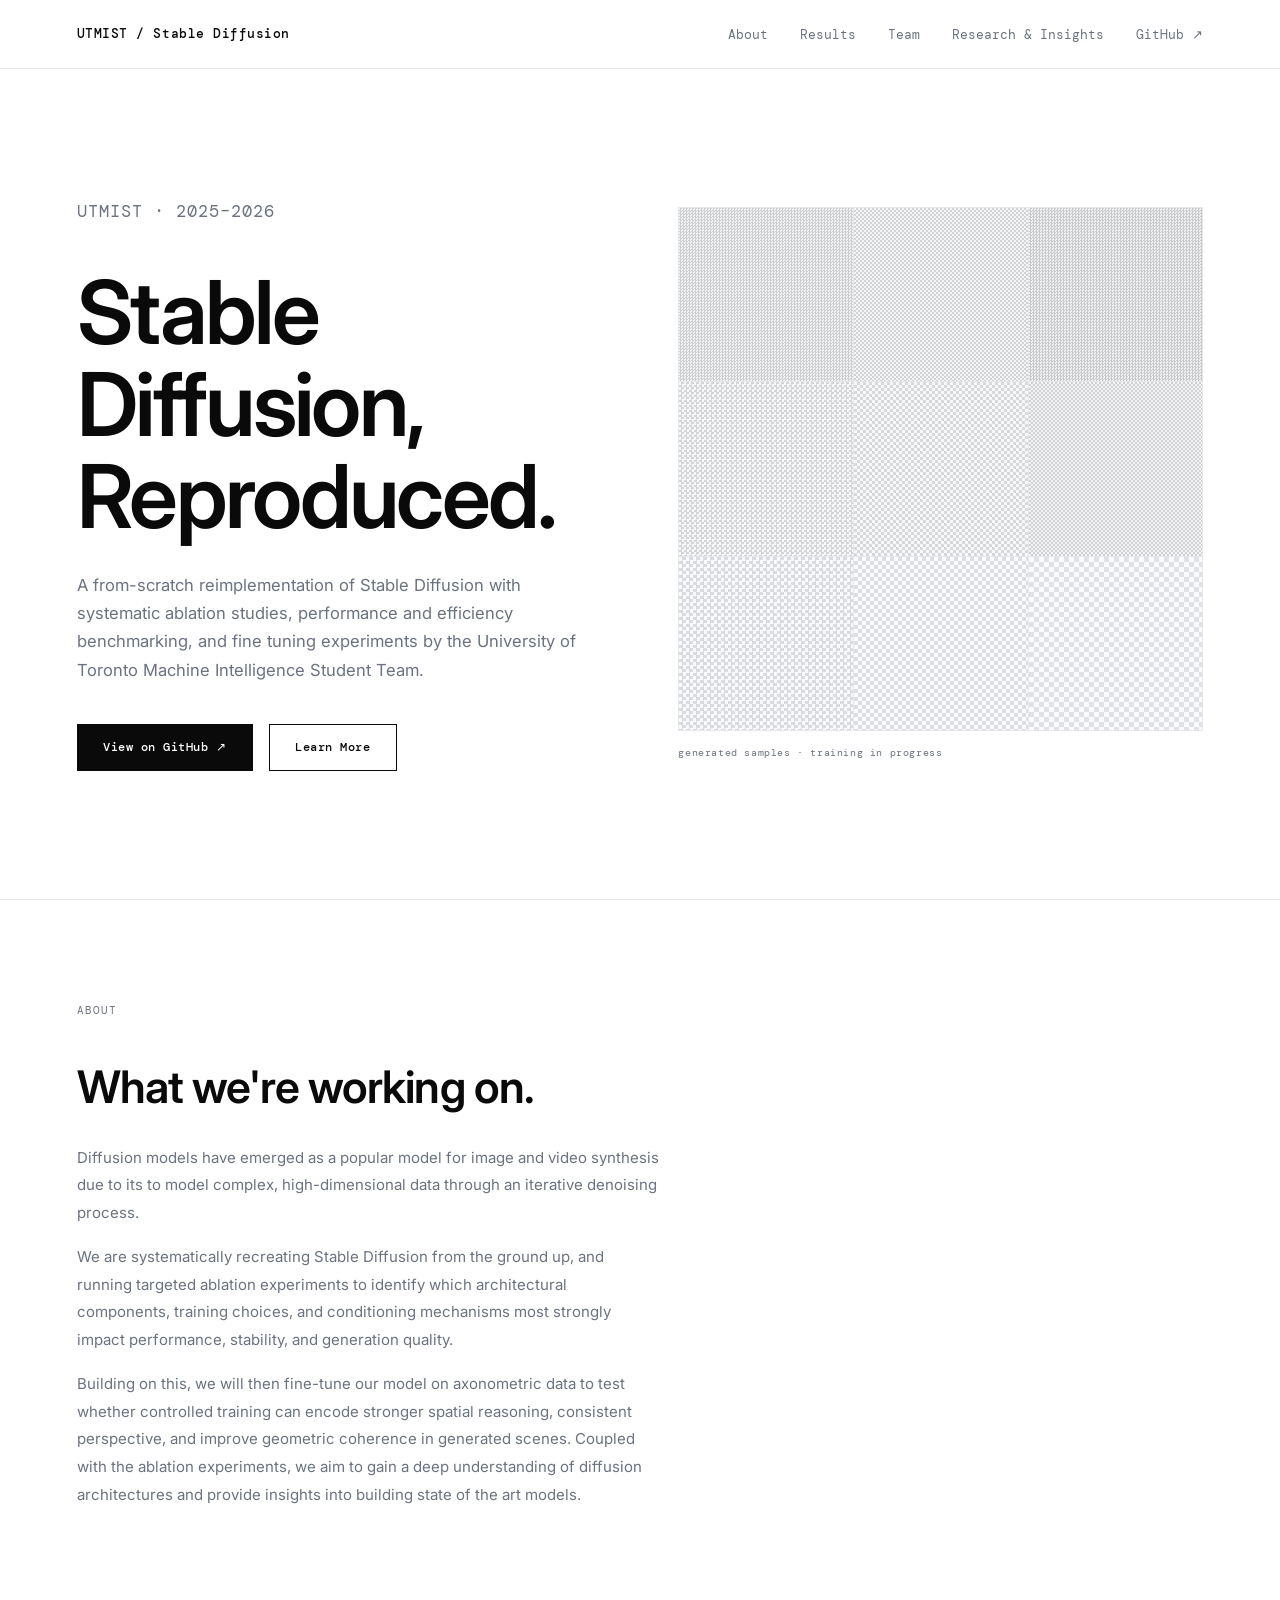
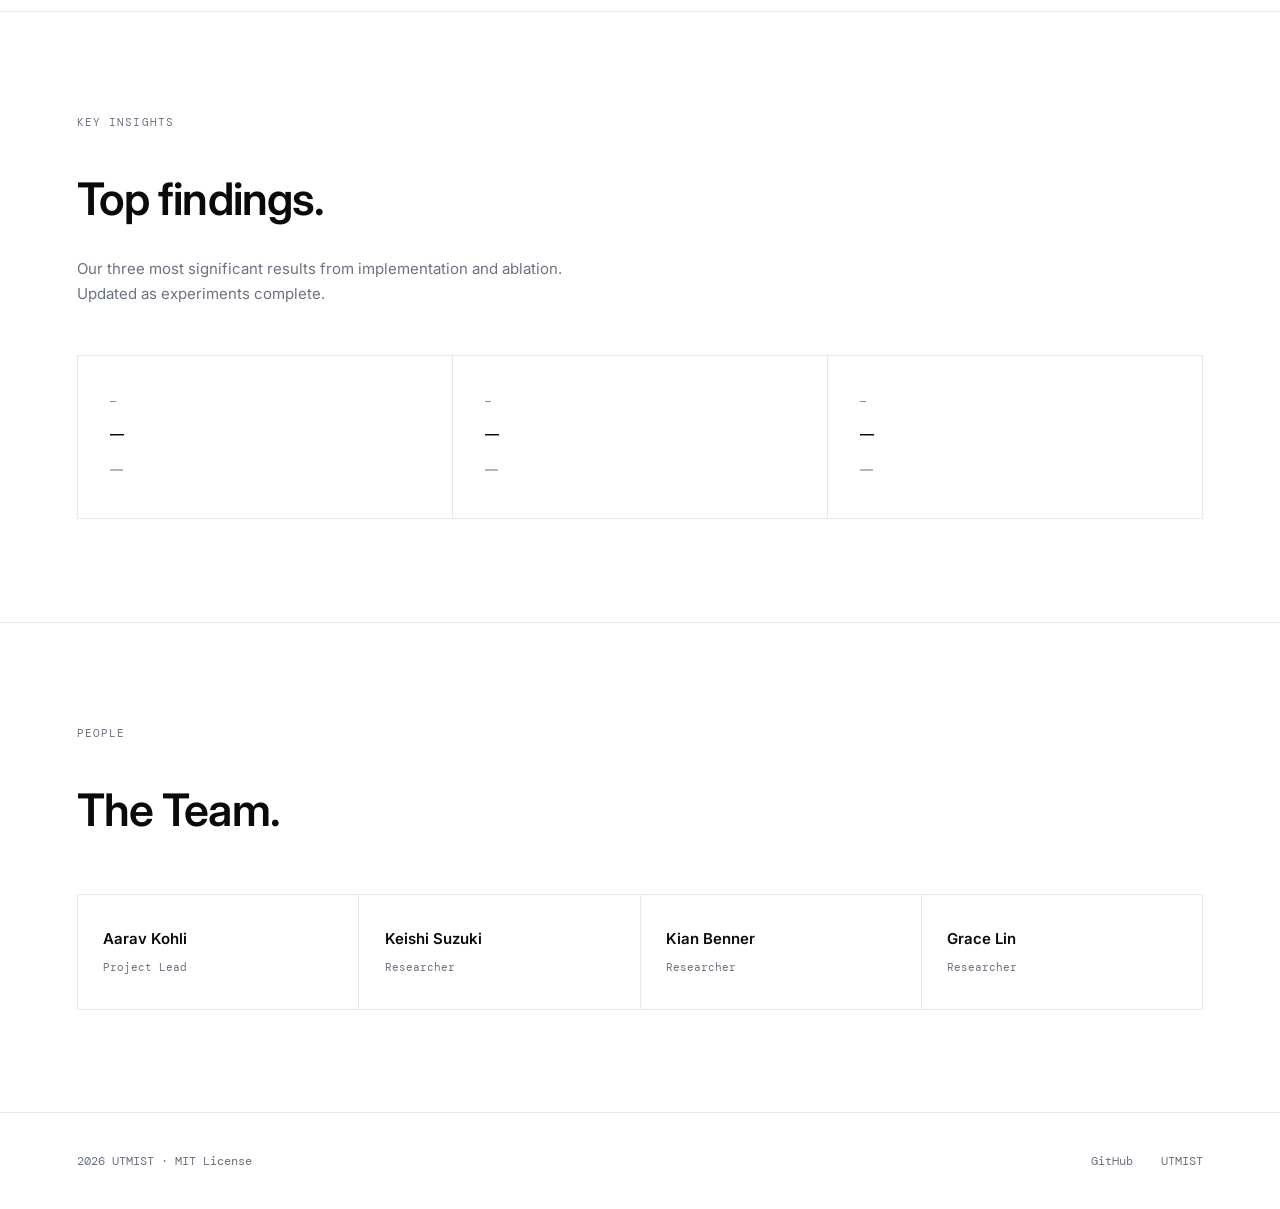
==== docs/index.html @ fc7863fc "File reorg, docs, scipts" ====
<!doctype html>
<html lang="en">
  <head>
    <meta charset="UTF-8" />
    <meta name="viewport" content="width=device-width, initial-scale=1.0" />
    <title>Stable Diffusion - UTMIST</title>
    <link rel="icon" type="image/svg" href="assets/utmist_logo.svg" />
    <link rel="preconnect" href="https://fonts.googleapis.com" />
    <link rel="preconnect" href="https://fonts.gstatic.com" crossorigin />
    <link
      href="https://fonts.googleapis.com/css2?family=DM+Mono:wght@300;400;500&family=Inter:wght@400;500;600&display=swap"
      rel="stylesheet"
    />
    <link rel="stylesheet" href="style.css" />
  </head>
  <body>
    <div class="loader" aria-hidden="true">
      <span class="loader-wordmark">UTMIST / Stable Diffusion</span>
    </div>
    <div class="viewport-frame">
      <nav>
        <a class="nav-logo" href="index.html">UTMIST / Stable Diffusion</a>
        <ul class="nav-links">
          <li><a href="#about">About</a></li>
          <li><a href="#results">Results</a></li>
          <li><a href="#team">Team</a></li>
          <li><a href="research.html">Research & Insights</a></li>
          <li>
            <a
              href="https://github.com/aaravkohli1/Stable-Diffusion-Reproduced"
              target="_blank"
              >GitHub ↗</a
            >
          </li>
        </ul>
      </nav>

      <div class="hero">
        <div class="hero-content">
          <p class="hero-tag">UTMIST · 2025–2026</p>
          <h1>Stable Diffusion,<br />Reproduced.</h1>
          <p>
            A from-scratch reimplementation of Stable Diffusion with systematic
            ablation studies, performance and efficiency benchmarking, and fine
            tuning experiments by the University of Toronto Machine
            Intelligence Student Team.
          </p>
          <div>
            <a
              href="https://github.com/aaravkohli1/Stable-Diffusion-Reproduced"
              target="_blank"
              class="btn"
              >View on GitHub ↗</a
            >
            <a href="#about" class="btn btn-outline">Learn More</a>
          </div>
        </div>
        <div class="hero-visual">
          <div class="hero-preview-grid">
            <div class="preview-cell"></div>
            <div class="preview-cell"></div>
            <div class="preview-cell"></div>
            <div class="preview-cell"></div>
            <div class="preview-cell"></div>
            <div class="preview-cell"></div>
            <div class="preview-cell"></div>
            <div class="preview-cell"></div>
            <div class="preview-cell"></div>
          </div>
          <p class="hero-visual-label">
            generated samples · training in progress
          </p>
        </div>
      </div>
    </div>

    <div class="section" id="about">
      <p class="section-label">About</p>
      <h2>What we're working on.</h2>
      <div class="about-body">
        <p>
          Diffusion models have emerged as a popular model for image and
          video synthesis due to its to model complex, high-dimensional data
          through an iterative denoising process.
        </p>
        <p>
          We are systematically recreating Stable Diffusion from the ground up, and
          running targeted ablation experiments to identify which architectural components,
          training choices, and conditioning mechanisms most strongly impact performance, stability,
          and generation quality.
        </p>
        <p>
          Building on this, we will then fine-tune our model on axonometric data to test whether controlled
          training can encode stronger spatial reasoning, consistent perspective, and improve geometric coherence
          in generated scenes. Coupled with the ablation experiments, we aim to gain a deep understanding of diffusion
          architectures and provide insights into building state of the art models.
        </p>
      </div>
    </div>

    <div class="section" id="results">
      <p class="section-label">Key Insights</p>
      <h2>Top findings.</h2>
      <p class="section-sub">
        Our three most significant results from implementation and ablation.
        Updated as experiments complete.
      </p>
      <div class="findings-grid">
        <div class="finding-card">
          <div class="finding-label">—</div>
          <div class="finding-title">—</div>
          <div class="finding-body">—</div>
        </div>
        <div class="finding-card">
          <div class="finding-label">—</div>
          <div class="finding-title">—</div>
          <div class="finding-body">—</div>
        </div>
        <div class="finding-card">
          <div class="finding-label">—</div>
          <div class="finding-title">—</div>
          <div class="finding-body">—</div>
        </div>
      </div>
    </div>

    <div class="section" id="team">
      <p class="section-label">People</p>
      <h2>The Team.</h2>
      <div class="team-grid">
        <div class="team-card">
          <div class="team-name">Aarav Kohli</div>
          <div class="team-role">Project Lead</div>
        </div>
        <div class="team-card">
          <div class="team-name">Keishi Suzuki</div>
          <div class="team-role">Researcher</div>
        </div>
        <div class="team-card">
          <div class="team-name">Kian Benner</div>
          <div class="team-role">Researcher</div>
        </div>
        <div class="team-card">
          <div class="team-name">Grace Lin</div>
          <div class="team-role">Researcher</div>
        </div>
      </div>
    </div>

    <footer>
      <span class="footer-left"
        >2026 UTMIST ·
        <a
          href="license.html"
          >MIT License</a
        ></span
      >
      <div class="footer-right">
        <a
          href="https://github.com/aaravkohli1/Stable-Diffusion-Reproduced"
          target="_blank"
          >GitHub</a
        >
        <a href="https://utmist.ca" target="_blank">UTMIST</a>
      </div>
    </footer>
  </body>
</html>
---- docs/style.css ----
*,
*::before,
*::after {
  box-sizing: border-box;
  margin: 0;
  padding: 0;
}

:root {
  --black: #0a0a0a;
  --gray: #6b7280;
  --light: #f5f5f5;
  --border: #e5e7eb;
  --white: #ffffff;
  --pad: clamp(24px, 6vw, 96px);
}

html,
body {
  width: 100%;
  min-height: 100vh;
}

body {
  background: var(--white);
  color: var(--black);
  font-family: "Inter", sans-serif;
  font-size: clamp(15px, 1.1vw, 18px);
  line-height: 1.6;
}

a {
  color: inherit;
  text-decoration: none;
}

/* PAGE LOADER */
@keyframes loader-out {
  to {
    opacity: 0;
    visibility: hidden;
  }
}

@keyframes loader-wordmark-in {
  from {
    opacity: 0;
    transform: translateY(6px);
  }
  to {
    opacity: 1;
    transform: translateY(0);
  }
}

.loader {
  position: fixed;
  inset: 0;
  background: var(--white);
  z-index: 9999;
  display: flex;
  align-items: center;
  justify-content: center;
  animation: loader-out 0.5s cubic-bezier(0.4, 0, 0.2, 1) 0.7s forwards;
  pointer-events: none;
}

.loader-wordmark {
  font-family: "DM Mono", monospace;
  font-size: clamp(13px, 1vw, 15px);
  font-weight: 500;
  letter-spacing: 0.06em;
  color: var(--black);
  animation: loader-wordmark-in 0.4s ease forwards;
}

/* VIEWPORT FRAME — nav + hero always fill exactly one screen */
.viewport-frame {
  display: flex;
  flex-direction: column;
  height: 100dvh;
}

/* NAV */
nav {
  display: flex;
  align-items: center;
  justify-content: space-between;
  padding: 22px var(--pad);
  border-bottom: 1px solid var(--border);
  width: 100%;
}

.nav-logo {
  font-family: "DM Mono", monospace;
  font-size: clamp(13px, 1vw, 15px);
  font-weight: 500;
  letter-spacing: 0.04em;
}

.nav-links {
  display: flex;
  gap: clamp(20px, 2.5vw, 36px);
  list-style: none;
}

.nav-links a {
  font-family: "DM Mono", monospace;
  font-size: clamp(13px, 1vw, 15px);
  color: var(--gray);
  transition: color 0.15s;
}

.nav-links a:hover {
  color: var(--black);
}

/* HERO */
.hero {
  flex: 1;
  min-height: 0;
  display: grid;
  grid-template-columns: 1fr 1fr;
  gap: clamp(40px, 6vw, 100px);
  align-items: center;
  align-content: center;
  padding: clamp(40px, 5vh, 80px) var(--pad);
  border-bottom: 1px solid var(--border);
}

.hero-content {
  display: flex;
  flex-direction: column;
  justify-content: center;
  min-width: 0;
}

.hero-tag {
  font-family: "DM Mono", monospace;
  font-size: clamp(12px, 0.9vw, 14px);
  color: var(--gray);
  letter-spacing: 0.06em;
  margin-bottom: 24px;
}

.hero h1 {
  font-size: clamp(48px, 7vw, 88px);
  font-weight: 600;
  line-height: 1.05;
  letter-spacing: -0.03em;
  margin-bottom: 28px;
}

.hero-content p {
  font-size: clamp(16px, 1.3vw, 20px);
  color: var(--gray);
  max-width: 60ch;
  line-height: 1.7;
  margin-bottom: 40px;
}

/* HERO VISUAL */
.hero-visual {
  display: flex;
  flex-direction: column;
  gap: 14px;
  min-width: 0;
}

.hero-preview-grid {
  display: grid;
  grid-template-columns: repeat(3, 1fr);
  gap: 1px;
  background: var(--border);
  border: 1px solid var(--border);
  /* fill the column; only cap on unusually wide+short viewports */
  width: min(100%, calc(100dvh - 200px));
  min-width: 0;
}

.preview-cell {
  aspect-ratio: 1;
  background: var(--light);
  min-width: 0;
  overflow: hidden;
}

/* Subtle noise-like texture variation across cells */
.preview-cell:nth-child(1) {
  background: repeating-conic-gradient(#cdced0 0% 25%, #f2f3f4 0% 50%) 0 0 / 3px
    3px;
}
.preview-cell:nth-child(2) {
  background: repeating-conic-gradient(#d2d3d5 0% 25%, #f4f5f6 0% 50%) 0 0 / 4px
    4px;
}
.preview-cell:nth-child(3) {
  background: repeating-conic-gradient(#c9cacc 0% 25%, #f0f1f2 0% 50%) 0 0 / 3px
    3px;
}
.preview-cell:nth-child(4) {
  background: repeating-conic-gradient(#d5d6d8 0% 25%, #f6f7f8 0% 50%) 0 0 / 5px
    5px;
}
.preview-cell:nth-child(5) {
  background: repeating-conic-gradient(#d8d9db 0% 25%, #f7f8f9 0% 50%) 0 0 / 6px
    6px;
}
.preview-cell:nth-child(6) {
  background: repeating-conic-gradient(#d0d1d3 0% 25%, #f3f4f5 0% 50%) 0 0 / 4px
    4px;
}
.preview-cell:nth-child(7) {
  background: repeating-conic-gradient(#dadbe0 0% 25%, #f8f9fa 0% 50%) 0 0 / 7px
    7px;
}
.preview-cell:nth-child(8) {
  background: repeating-conic-gradient(#dcdde2 0% 25%, #f9fafb 0% 50%) 0 0 / 8px
    8px;
}
.preview-cell:nth-child(9) {
  background: repeating-conic-gradient(#e0e1e6 0% 25%, #fafbfc 0% 50%) 0 0 /
    10px 10px;
}

.hero-visual-label {
  font-family: "DM Mono", monospace;
  font-size: clamp(10px, 0.75vw, 12px);
  color: var(--gray);
  letter-spacing: 0.06em;
}

.btn {
  display: inline-flex;
  align-items: center;
  gap: 8px;
  font-family: "DM Mono", monospace;
  font-size: clamp(12px, 0.9vw, 14px);
  font-weight: 500;
  letter-spacing: 0.04em;
  padding: clamp(10px, 1vw, 14px) clamp(20px, 2vw, 28px);
  border: 1px solid var(--black);
  background: var(--black);
  color: var(--white);
  transition:
    background 0.15s,
    color 0.15s;
  cursor: pointer;
}

.btn:hover {
  background: var(--white);
  color: var(--black);
}

.btn-outline {
  background: var(--white);
  color: var(--black);
  margin-left: 12px;
}

.btn-outline:hover {
  background: var(--black);
  color: var(--white);
}

/* SECTIONS */
.section {
  width: 100%;
  padding: clamp(60px, 8vw, 112px) var(--pad);
  border-bottom: 1px solid var(--border);
}

.section-label {
  font-family: "DM Mono", monospace;
  font-size: clamp(11px, 0.8vw, 13px);
  color: var(--gray);
  letter-spacing: 0.1em;
  text-transform: uppercase;
  margin-bottom: 32px;
}

h2 {
  font-size: clamp(28px, 3.5vw, 48px);
  font-weight: 600;
  letter-spacing: -0.02em;
  margin-bottom: 20px;
}

.section-sub {
  color: var(--gray);
  max-width: 60ch;
  margin-bottom: 48px;
  font-size: clamp(15px, 1.1vw, 17px);
  line-height: 1.7;
}

/* ABOUT */
.about-body {
  max-width: 65ch;
  color: var(--gray);
  line-height: 1.85;
  font-size: clamp(15px, 1.1vw, 17px);
}

.about-body p + p {
  margin-top: 16px;
}

.about-body strong {
  color: var(--black);
  font-weight: 500;
}

/* FINDINGS */
.findings-grid {
  display: grid;
  grid-template-columns: repeat(3, 1fr);
  gap: 1px;
  background: var(--border);
  border: 1px solid var(--border);
}

.finding-card {
  background: var(--white);
  padding: clamp(28px, 3vw, 48px) clamp(24px, 2.5vw, 40px);
}

.finding-label {
  font-family: "DM Mono", monospace;
  font-size: clamp(10px, 0.75vw, 12px);
  color: var(--gray);
  letter-spacing: 0.08em;
  text-transform: uppercase;
  margin-bottom: 14px;
}

.finding-title {
  font-weight: 600;
  font-size: clamp(14px, 1.1vw, 17px);
  line-height: 1.4;
  margin-bottom: 14px;
}

.finding-body {
  font-size: clamp(13px, 0.9vw, 15px);
  color: var(--gray);
  line-height: 1.7;
}

/* RESULTS */
.results-grid {
  display: grid;
  grid-template-columns: repeat(3, 1fr);
  gap: 1px;
  background: var(--border);
  border: 1px solid var(--border);
}

.result-card {
  background: var(--light);
  height: clamp(160px, 18vw, 260px);
  display: flex;
  align-items: center;
  justify-content: center;
  font-family: "DM Mono", monospace;
  font-size: clamp(11px, 0.85vw, 14px);
  color: var(--gray);
  letter-spacing: 0.06em;
}

/* TEAM */
.team-grid {
  display: grid;
  grid-template-columns: repeat(4, 1fr);
  gap: 1px;
  background: var(--border);
  border: 1px solid var(--border);
  margin-top: 48px;
}

.team-card {
  background: var(--white);
  padding: clamp(24px, 2.5vw, 40px) clamp(20px, 2vw, 32px);
}

.team-name {
  font-weight: 600;
  font-size: clamp(15px, 1.1vw, 18px);
  margin-bottom: 8px;
}

.team-role {
  font-family: "DM Mono", monospace;
  font-size: clamp(11px, 0.8vw, 13px);
  color: var(--gray);
}

/* FOOTER */
footer {
  padding: clamp(24px, 3vw, 40px) var(--pad);
  display: flex;
  align-items: center;
  justify-content: space-between;
  width: 100%;
}

.footer-left {
  font-family: "DM Mono", monospace;
  font-size: clamp(12px, 0.85vw, 14px);
  color: var(--gray);
}

.footer-right {
  display: flex;
  gap: 28px;
}

.footer-right a {
  font-family: "DM Mono", monospace;
  font-size: clamp(12px, 0.85vw, 14px);
  color: var(--gray);
  transition: color 0.15s;
}

.footer-right a:hover {
  color: var(--black);
}

/* LICENSE */
.license-page {
  display: flex;
  flex-direction: column;
  min-height: 100dvh;
}

.license-page .section {
  flex: 1;
  display: flex;
  justify-content: center;
}

.license-container {
  max-width: 72ch;
}

.license-body {
  font-family: "DM Mono", monospace;
  font-size: clamp(13px, 0.95vw, 15px);
  color: var(--gray);
  line-height: 1.85;
}

.license-body p + p {
  margin-top: 20px;
}

/* RESEARCH PAGE */
.research-hero {
  flex: 1;
  min-height: 0;
  display: flex;
  flex-direction: column;
  justify-content: center;
  padding: clamp(40px, 5vh, 80px) var(--pad);
  border-bottom: 1px solid var(--border);
}

.research-hero h1 {
  font-size: clamp(48px, 7vw, 88px);
  font-weight: 600;
  line-height: 1.05;
  letter-spacing: -0.03em;
  margin-bottom: 28px;
}

.research-hero p {
  font-size: clamp(16px, 1.3vw, 20px);
  color: var(--gray);
  max-width: 60ch;
  line-height: 1.7;
}

/* RESPONSIVE */
@media (max-width: 1100px) {
  .team-grid {
    grid-template-columns: repeat(2, 1fr);
  }
}

@media (max-width: 900px) {
  .hero {
    grid-template-columns: 1fr;
  }
  .hero-visual {
    display: none;
  }
}

@media (max-width: 700px) {
  .findings-grid,
  .team-grid {
    grid-template-columns: 1fr;
  }
  .nav-links {
    display: none;
  }
  footer {
    flex-direction: column;
    gap: 16px;
    text-align: center;
  }
}
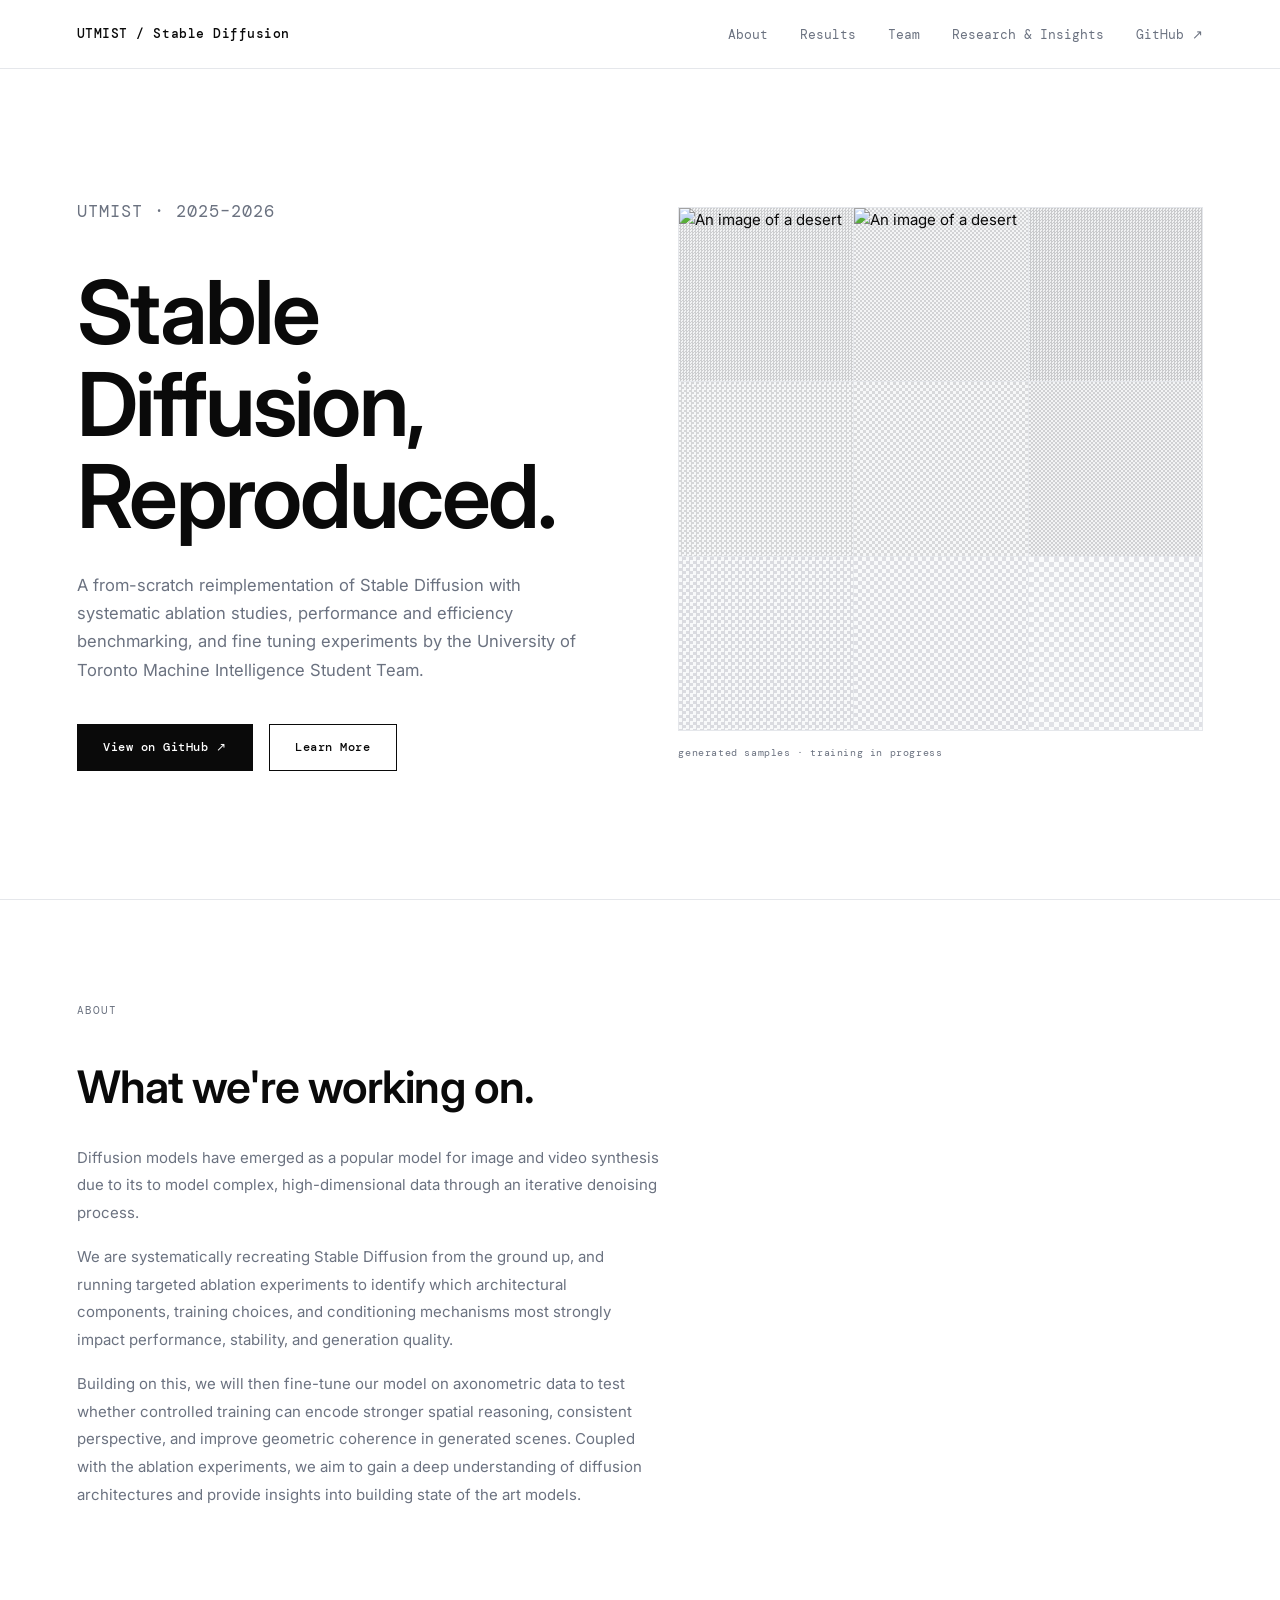
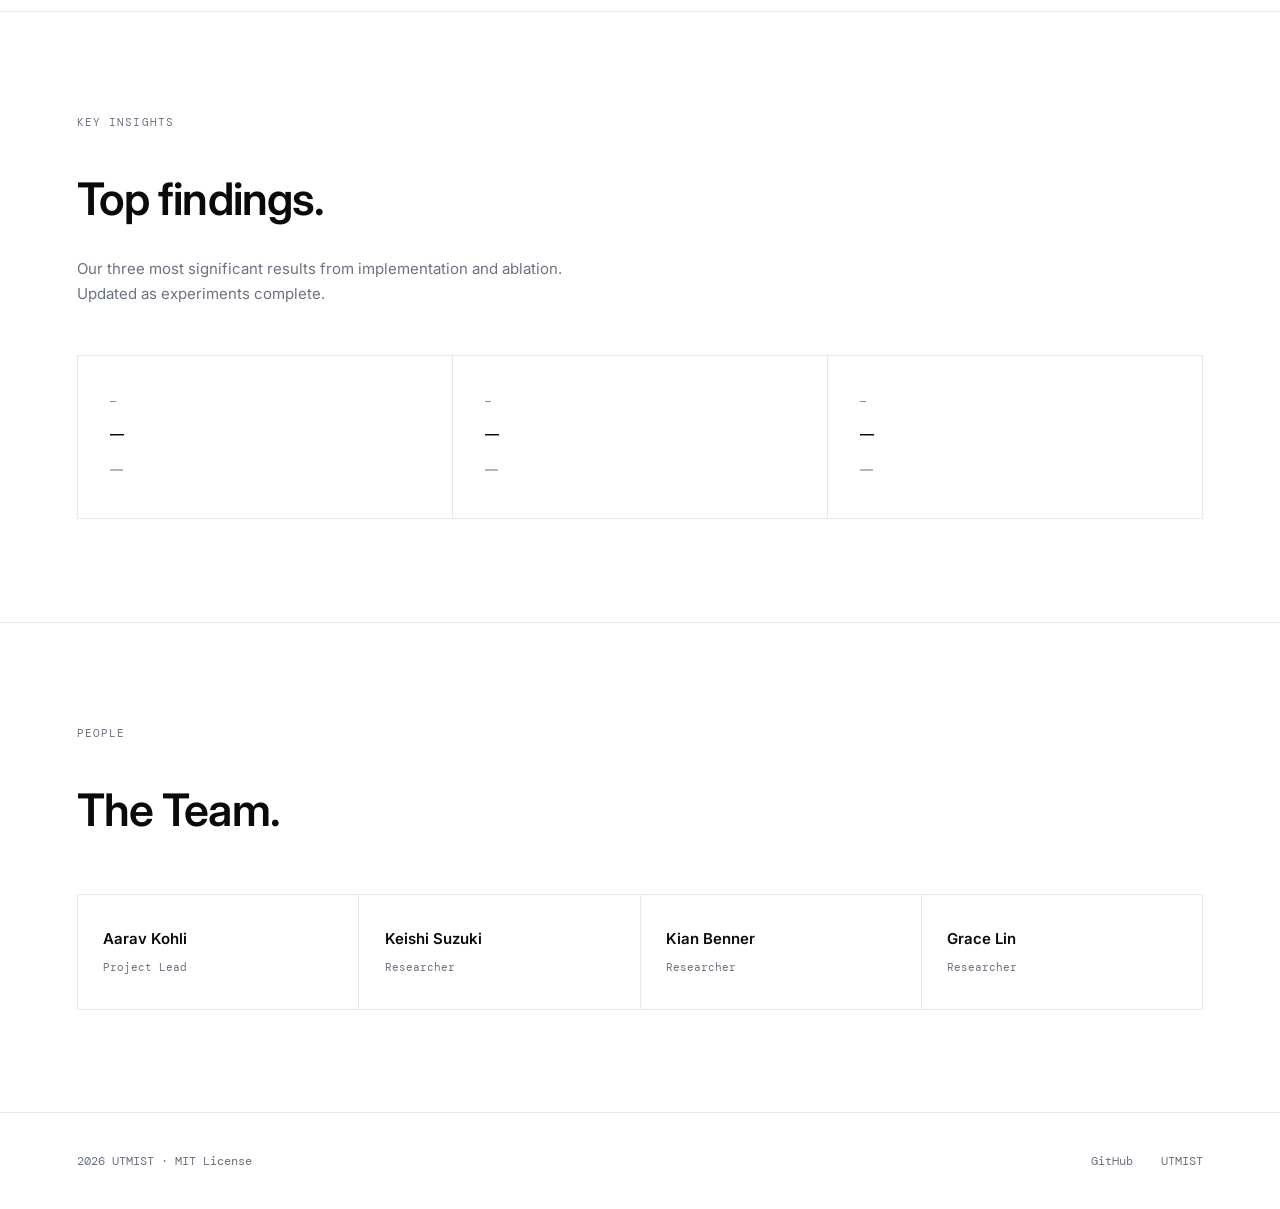
==== commit 7d041c0c: "Generation script & bug fixing" ====
--- a/docs/index.html
+++ b/docs/index.html
@@ -1,168 +1,171 @@
-<!doctype html>
-<html lang="en">
-  <head>
-    <meta charset="UTF-8" />
-    <meta name="viewport" content="width=device-width, initial-scale=1.0" />
-    <title>Stable Diffusion - UTMIST</title>
-    <link rel="icon" type="image/svg" href="assets/utmist_logo.svg" />
-    <link rel="preconnect" href="https://fonts.googleapis.com" />
-    <link rel="preconnect" href="https://fonts.gstatic.com" crossorigin />
-    <link
-      href="https://fonts.googleapis.com/css2?family=DM+Mono:wght@300;400;500&family=Inter:wght@400;500;600&display=swap"
-      rel="stylesheet"
-    />
-    <link rel="stylesheet" href="style.css" />
-  </head>
-  <body>
-    <div class="loader" aria-hidden="true">
-      <span class="loader-wordmark">UTMIST / Stable Diffusion</span>
-    </div>
-    <div class="viewport-frame">
-      <nav>
-        <a class="nav-logo" href="index.html">UTMIST / Stable Diffusion</a>
-        <ul class="nav-links">
-          <li><a href="#about">About</a></li>
-          <li><a href="#results">Results</a></li>
-          <li><a href="#team">Team</a></li>
-          <li><a href="research.html">Research & Insights</a></li>
-          <li>
-            <a
-              href="https://github.com/aaravkohli1/Stable-Diffusion-Reproduced"
-              target="_blank"
-              >GitHub ↗</a
-            >
-          </li>
-        </ul>
-      </nav>
-
-      <div class="hero">
-        <div class="hero-content">
-          <p class="hero-tag">UTMIST · 2025–2026</p>
-          <h1>Stable Diffusion,<br />Reproduced.</h1>
-          <p>
-            A from-scratch reimplementation of Stable Diffusion with systematic
-            ablation studies, performance and efficiency benchmarking, and fine
-            tuning experiments by the University of Toronto Machine
-            Intelligence Student Team.
-          </p>
-          <div>
-            <a
-              href="https://github.com/aaravkohli1/Stable-Diffusion-Reproduced"
-              target="_blank"
-              class="btn"
-              >View on GitHub ↗</a
-            >
-            <a href="#about" class="btn btn-outline">Learn More</a>
-          </div>
-        </div>
-        <div class="hero-visual">
-          <div class="hero-preview-grid">
-            <div class="preview-cell"></div>
-            <div class="preview-cell"></div>
-            <div class="preview-cell"></div>
-            <div class="preview-cell"></div>
-            <div class="preview-cell"></div>
-            <div class="preview-cell"></div>
-            <div class="preview-cell"></div>
-            <div class="preview-cell"></div>
-            <div class="preview-cell"></div>
-          </div>
-          <p class="hero-visual-label">
-            generated samples · training in progress
-          </p>
-        </div>
-      </div>
-    </div>
-
-    <div class="section" id="about">
-      <p class="section-label">About</p>
-      <h2>What we're working on.</h2>
-      <div class="about-body">
-        <p>
-          Diffusion models have emerged as a popular model for image and
-          video synthesis due to its to model complex, high-dimensional data
-          through an iterative denoising process.
-        </p>
-        <p>
-          We are systematically recreating Stable Diffusion from the ground up, and
-          running targeted ablation experiments to identify which architectural components,
-          training choices, and conditioning mechanisms most strongly impact performance, stability,
-          and generation quality.
-        </p>
-        <p>
-          Building on this, we will then fine-tune our model on axonometric data to test whether controlled
-          training can encode stronger spatial reasoning, consistent perspective, and improve geometric coherence
-          in generated scenes. Coupled with the ablation experiments, we aim to gain a deep understanding of diffusion
-          architectures and provide insights into building state of the art models.
-        </p>
-      </div>
-    </div>
-
-    <div class="section" id="results">
-      <p class="section-label">Key Insights</p>
-      <h2>Top findings.</h2>
-      <p class="section-sub">
-        Our three most significant results from implementation and ablation.
-        Updated as experiments complete.
-      </p>
-      <div class="findings-grid">
-        <div class="finding-card">
-          <div class="finding-label">—</div>
-          <div class="finding-title">—</div>
-          <div class="finding-body">—</div>
-        </div>
-        <div class="finding-card">
-          <div class="finding-label">—</div>
-          <div class="finding-title">—</div>
-          <div class="finding-body">—</div>
-        </div>
-        <div class="finding-card">
-          <div class="finding-label">—</div>
-          <div class="finding-title">—</div>
-          <div class="finding-body">—</div>
-        </div>
-      </div>
-    </div>
-
-    <div class="section" id="team">
-      <p class="section-label">People</p>
-      <h2>The Team.</h2>
-      <div class="team-grid">
-        <div class="team-card">
-          <div class="team-name">Aarav Kohli</div>
-          <div class="team-role">Project Lead</div>
-        </div>
-        <div class="team-card">
-          <div class="team-name">Keishi Suzuki</div>
-          <div class="team-role">Researcher</div>
-        </div>
-        <div class="team-card">
-          <div class="team-name">Kian Benner</div>
-          <div class="team-role">Researcher</div>
-        </div>
-        <div class="team-card">
-          <div class="team-name">Grace Lin</div>
-          <div class="team-role">Researcher</div>
-        </div>
-      </div>
-    </div>
-
-    <footer>
-      <span class="footer-left"
-        >2026 UTMIST ·
-        <a
-          href="license.html"
-          >MIT License</a
-        ></span
-      >
-      <div class="footer-right">
-        <a
-          href="https://github.com/aaravkohli1/Stable-Diffusion-Reproduced"
-          target="_blank"
-          >GitHub</a
-        >
-        <a href="https://utmist.ca" target="_blank">UTMIST</a>
-      </div>
-    </footer>
-  </body>
-</html>+<!doctype html>
+<html lang="en">
+  <head>
+    <meta charset="UTF-8" />
+    <meta name="viewport" content="width=device-width, initial-scale=1.0" />
+    <title>Stable Diffusion - UTMIST</title>
+    <link rel="icon" type="image/svg" href="assets/utmist_logo.svg" />
+    <link rel="preconnect" href="https://fonts.googleapis.com" />
+    <link rel="preconnect" href="https://fonts.gstatic.com" crossorigin />
+    <link
+      href="https://fonts.googleapis.com/css2?family=DM+Mono:wght@300;400;500&family=Inter:wght@400;500;600&display=swap"
+      rel="stylesheet"
+    />
+    <link rel="stylesheet" href="style.css" />
+  </head>
+  <body>
+    <div class="loader" aria-hidden="true">
+      <span class="loader-wordmark">UTMIST / Stable Diffusion</span>
+    </div>
+    <div class="viewport-frame">
+      <nav>
+        <a class="nav-logo" href="index.html">UTMIST / Stable Diffusion</a>
+        <ul class="nav-links">
+          <li><a href="#about">About</a></li>
+          <li><a href="#results">Results</a></li>
+          <li><a href="#team">Team</a></li>
+          <li><a href="research.html">Research & Insights</a></li>
+          <li>
+            <a
+              href="https://github.com/aaravkohli1/Stable-Diffusion-Reproduced"
+              target="_blank"
+              >GitHub ↗</a
+            >
+          </li>
+        </ul>
+      </nav>
+
+      <div class="hero">
+        <div class="hero-content">
+          <p class="hero-tag">UTMIST · 2025–2026</p>
+          <h1>Stable Diffusion,<br />Reproduced.</h1>
+          <p>
+            A from-scratch reimplementation of Stable Diffusion with systematic
+            ablation studies, performance and efficiency benchmarking, and fine
+            tuning experiments by the University of Toronto Machine Intelligence
+            Student Team.
+          </p>
+          <div>
+            <a
+              href="https://github.com/aaravkohli1/Stable-Diffusion-Reproduced"
+              target="_blank"
+              class="btn"
+              >View on GitHub ↗</a
+            >
+            <a href="#about" class="btn btn-outline">Learn More</a>
+          </div>
+        </div>
+        <div class="hero-visual">
+          <div class="hero-preview-grid">
+            <div class="preview-cell">
+              <img src="./assets/desert.png" alt="An image of a desert" />
+            </div>
+            <div class="preview-cell">
+              <img src="./assets/dog.png" alt="An image of a desert" />
+            </div>
+            <div class="preview-cell"></div>
+            <div class="preview-cell"></div>
+            <div class="preview-cell"></div>
+            <div class="preview-cell"></div>
+            <div class="preview-cell"></div>
+            <div class="preview-cell"></div>
+            <div class="preview-cell"></div>
+          </div>
+          <p class="hero-visual-label">
+            generated samples · training in progress
+          </p>
+        </div>
+      </div>
+    </div>
+
+    <div class="section" id="about">
+      <p class="section-label">About</p>
+      <h2>What we're working on.</h2>
+      <div class="about-body">
+        <p>
+          Diffusion models have emerged as a popular model for image and video
+          synthesis due to its to model complex, high-dimensional data through
+          an iterative denoising process.
+        </p>
+        <p>
+          We are systematically recreating Stable Diffusion from the ground up,
+          and running targeted ablation experiments to identify which
+          architectural components, training choices, and conditioning
+          mechanisms most strongly impact performance, stability, and generation
+          quality.
+        </p>
+        <p>
+          Building on this, we will then fine-tune our model on axonometric data
+          to test whether controlled training can encode stronger spatial
+          reasoning, consistent perspective, and improve geometric coherence in
+          generated scenes. Coupled with the ablation experiments, we aim to
+          gain a deep understanding of diffusion architectures and provide
+          insights into building state of the art models.
+        </p>
+      </div>
+    </div>
+
+    <div class="section" id="results">
+      <p class="section-label">Key Insights</p>
+      <h2>Top findings.</h2>
+      <p class="section-sub">
+        Our three most significant results from implementation and ablation.
+        Updated as experiments complete.
+      </p>
+      <div class="findings-grid">
+        <div class="finding-card">
+          <div class="finding-label">—</div>
+          <div class="finding-title">—</div>
+          <div class="finding-body">—</div>
+        </div>
+        <div class="finding-card">
+          <div class="finding-label">—</div>
+          <div class="finding-title">—</div>
+          <div class="finding-body">—</div>
+        </div>
+        <div class="finding-card">
+          <div class="finding-label">—</div>
+          <div class="finding-title">—</div>
+          <div class="finding-body">—</div>
+        </div>
+      </div>
+    </div>
+
+    <div class="section" id="team">
+      <p class="section-label">People</p>
+      <h2>The Team.</h2>
+      <div class="team-grid">
+        <div class="team-card">
+          <div class="team-name">Aarav Kohli</div>
+          <div class="team-role">Project Lead</div>
+        </div>
+        <div class="team-card">
+          <div class="team-name">Keishi Suzuki</div>
+          <div class="team-role">Researcher</div>
+        </div>
+        <div class="team-card">
+          <div class="team-name">Kian Benner</div>
+          <div class="team-role">Researcher</div>
+        </div>
+        <div class="team-card">
+          <div class="team-name">Grace Lin</div>
+          <div class="team-role">Researcher</div>
+        </div>
+      </div>
+    </div>
+
+    <footer>
+      <span class="footer-left"
+        >2026 UTMIST · <a href="license.html">MIT License</a></span
+      >
+      <div class="footer-right">
+        <a
+          href="https://github.com/aaravkohli1/Stable-Diffusion-Reproduced"
+          target="_blank"
+          >GitHub</a
+        >
+        <a href="https://utmist.ca" target="_blank">UTMIST</a>
+      </div>
+    </footer>
+  </body>
+</html>
--- a/docs/style.css
+++ b/docs/style.css
@@ -1,513 +1,513 @@
-*,
-*::before,
-*::after {
-  box-sizing: border-box;
-  margin: 0;
-  padding: 0;
-}
-
-:root {
-  --black: #0a0a0a;
-  --gray: #6b7280;
-  --light: #f5f5f5;
-  --border: #e5e7eb;
-  --white: #ffffff;
-  --pad: clamp(24px, 6vw, 96px);
-}
-
-html,
-body {
-  width: 100%;
-  min-height: 100vh;
-}
-
-body {
-  background: var(--white);
-  color: var(--black);
-  font-family: "Inter", sans-serif;
-  font-size: clamp(15px, 1.1vw, 18px);
-  line-height: 1.6;
-}
-
-a {
-  color: inherit;
-  text-decoration: none;
-}
-
-/* PAGE LOADER */
-@keyframes loader-out {
-  to {
-    opacity: 0;
-    visibility: hidden;
-  }
-}
-
-@keyframes loader-wordmark-in {
-  from {
-    opacity: 0;
-    transform: translateY(6px);
-  }
-  to {
-    opacity: 1;
-    transform: translateY(0);
-  }
-}
-
-.loader {
-  position: fixed;
-  inset: 0;
-  background: var(--white);
-  z-index: 9999;
-  display: flex;
-  align-items: center;
-  justify-content: center;
-  animation: loader-out 0.5s cubic-bezier(0.4, 0, 0.2, 1) 0.7s forwards;
-  pointer-events: none;
-}
-
-.loader-wordmark {
-  font-family: "DM Mono", monospace;
-  font-size: clamp(13px, 1vw, 15px);
-  font-weight: 500;
-  letter-spacing: 0.06em;
-  color: var(--black);
-  animation: loader-wordmark-in 0.4s ease forwards;
-}
-
-/* VIEWPORT FRAME — nav + hero always fill exactly one screen */
-.viewport-frame {
-  display: flex;
-  flex-direction: column;
-  height: 100dvh;
-}
-
-/* NAV */
-nav {
-  display: flex;
-  align-items: center;
-  justify-content: space-between;
-  padding: 22px var(--pad);
-  border-bottom: 1px solid var(--border);
-  width: 100%;
-}
-
-.nav-logo {
-  font-family: "DM Mono", monospace;
-  font-size: clamp(13px, 1vw, 15px);
-  font-weight: 500;
-  letter-spacing: 0.04em;
-}
-
-.nav-links {
-  display: flex;
-  gap: clamp(20px, 2.5vw, 36px);
-  list-style: none;
-}
-
-.nav-links a {
-  font-family: "DM Mono", monospace;
-  font-size: clamp(13px, 1vw, 15px);
-  color: var(--gray);
-  transition: color 0.15s;
-}
-
-.nav-links a:hover {
-  color: var(--black);
-}
-
-/* HERO */
-.hero {
-  flex: 1;
-  min-height: 0;
-  display: grid;
-  grid-template-columns: 1fr 1fr;
-  gap: clamp(40px, 6vw, 100px);
-  align-items: center;
-  align-content: center;
-  padding: clamp(40px, 5vh, 80px) var(--pad);
-  border-bottom: 1px solid var(--border);
-}
-
-.hero-content {
-  display: flex;
-  flex-direction: column;
-  justify-content: center;
-  min-width: 0;
-}
-
-.hero-tag {
-  font-family: "DM Mono", monospace;
-  font-size: clamp(12px, 0.9vw, 14px);
-  color: var(--gray);
-  letter-spacing: 0.06em;
-  margin-bottom: 24px;
-}
-
-.hero h1 {
-  font-size: clamp(48px, 7vw, 88px);
-  font-weight: 600;
-  line-height: 1.05;
-  letter-spacing: -0.03em;
-  margin-bottom: 28px;
-}
-
-.hero-content p {
-  font-size: clamp(16px, 1.3vw, 20px);
-  color: var(--gray);
-  max-width: 60ch;
-  line-height: 1.7;
-  margin-bottom: 40px;
-}
-
-/* HERO VISUAL */
-.hero-visual {
-  display: flex;
-  flex-direction: column;
-  gap: 14px;
-  min-width: 0;
-}
-
-.hero-preview-grid {
-  display: grid;
-  grid-template-columns: repeat(3, 1fr);
-  gap: 1px;
-  background: var(--border);
-  border: 1px solid var(--border);
-  /* fill the column; only cap on unusually wide+short viewports */
-  width: min(100%, calc(100dvh - 200px));
-  min-width: 0;
-}
-
-.preview-cell {
-  aspect-ratio: 1;
-  background: var(--light);
-  min-width: 0;
-  overflow: hidden;
-}
-
-/* Subtle noise-like texture variation across cells */
-.preview-cell:nth-child(1) {
-  background: repeating-conic-gradient(#cdced0 0% 25%, #f2f3f4 0% 50%) 0 0 / 3px
-    3px;
-}
-.preview-cell:nth-child(2) {
-  background: repeating-conic-gradient(#d2d3d5 0% 25%, #f4f5f6 0% 50%) 0 0 / 4px
-    4px;
-}
-.preview-cell:nth-child(3) {
-  background: repeating-conic-gradient(#c9cacc 0% 25%, #f0f1f2 0% 50%) 0 0 / 3px
-    3px;
-}
-.preview-cell:nth-child(4) {
-  background: repeating-conic-gradient(#d5d6d8 0% 25%, #f6f7f8 0% 50%) 0 0 / 5px
-    5px;
-}
-.preview-cell:nth-child(5) {
-  background: repeating-conic-gradient(#d8d9db 0% 25%, #f7f8f9 0% 50%) 0 0 / 6px
-    6px;
-}
-.preview-cell:nth-child(6) {
-  background: repeating-conic-gradient(#d0d1d3 0% 25%, #f3f4f5 0% 50%) 0 0 / 4px
-    4px;
-}
-.preview-cell:nth-child(7) {
-  background: repeating-conic-gradient(#dadbe0 0% 25%, #f8f9fa 0% 50%) 0 0 / 7px
-    7px;
-}
-.preview-cell:nth-child(8) {
-  background: repeating-conic-gradient(#dcdde2 0% 25%, #f9fafb 0% 50%) 0 0 / 8px
-    8px;
-}
-.preview-cell:nth-child(9) {
-  background: repeating-conic-gradient(#e0e1e6 0% 25%, #fafbfc 0% 50%) 0 0 /
-    10px 10px;
-}
-
-.hero-visual-label {
-  font-family: "DM Mono", monospace;
-  font-size: clamp(10px, 0.75vw, 12px);
-  color: var(--gray);
-  letter-spacing: 0.06em;
-}
-
-.btn {
-  display: inline-flex;
-  align-items: center;
-  gap: 8px;
-  font-family: "DM Mono", monospace;
-  font-size: clamp(12px, 0.9vw, 14px);
-  font-weight: 500;
-  letter-spacing: 0.04em;
-  padding: clamp(10px, 1vw, 14px) clamp(20px, 2vw, 28px);
-  border: 1px solid var(--black);
-  background: var(--black);
-  color: var(--white);
-  transition:
-    background 0.15s,
-    color 0.15s;
-  cursor: pointer;
-}
-
-.btn:hover {
-  background: var(--white);
-  color: var(--black);
-}
-
-.btn-outline {
-  background: var(--white);
-  color: var(--black);
-  margin-left: 12px;
-}
-
-.btn-outline:hover {
-  background: var(--black);
-  color: var(--white);
-}
-
-/* SECTIONS */
-.section {
-  width: 100%;
-  padding: clamp(60px, 8vw, 112px) var(--pad);
-  border-bottom: 1px solid var(--border);
-}
-
-.section-label {
-  font-family: "DM Mono", monospace;
-  font-size: clamp(11px, 0.8vw, 13px);
-  color: var(--gray);
-  letter-spacing: 0.1em;
-  text-transform: uppercase;
-  margin-bottom: 32px;
-}
-
-h2 {
-  font-size: clamp(28px, 3.5vw, 48px);
-  font-weight: 600;
-  letter-spacing: -0.02em;
-  margin-bottom: 20px;
-}
-
-.section-sub {
-  color: var(--gray);
-  max-width: 60ch;
-  margin-bottom: 48px;
-  font-size: clamp(15px, 1.1vw, 17px);
-  line-height: 1.7;
-}
-
-/* ABOUT */
-.about-body {
-  max-width: 65ch;
-  color: var(--gray);
-  line-height: 1.85;
-  font-size: clamp(15px, 1.1vw, 17px);
-}
-
-.about-body p + p {
-  margin-top: 16px;
-}
-
-.about-body strong {
-  color: var(--black);
-  font-weight: 500;
-}
-
-/* FINDINGS */
-.findings-grid {
-  display: grid;
-  grid-template-columns: repeat(3, 1fr);
-  gap: 1px;
-  background: var(--border);
-  border: 1px solid var(--border);
-}
-
-.finding-card {
-  background: var(--white);
-  padding: clamp(28px, 3vw, 48px) clamp(24px, 2.5vw, 40px);
-}
-
-.finding-label {
-  font-family: "DM Mono", monospace;
-  font-size: clamp(10px, 0.75vw, 12px);
-  color: var(--gray);
-  letter-spacing: 0.08em;
-  text-transform: uppercase;
-  margin-bottom: 14px;
-}
-
-.finding-title {
-  font-weight: 600;
-  font-size: clamp(14px, 1.1vw, 17px);
-  line-height: 1.4;
-  margin-bottom: 14px;
-}
-
-.finding-body {
-  font-size: clamp(13px, 0.9vw, 15px);
-  color: var(--gray);
-  line-height: 1.7;
-}
-
-/* RESULTS */
-.results-grid {
-  display: grid;
-  grid-template-columns: repeat(3, 1fr);
-  gap: 1px;
-  background: var(--border);
-  border: 1px solid var(--border);
-}
-
-.result-card {
-  background: var(--light);
-  height: clamp(160px, 18vw, 260px);
-  display: flex;
-  align-items: center;
-  justify-content: center;
-  font-family: "DM Mono", monospace;
-  font-size: clamp(11px, 0.85vw, 14px);
-  color: var(--gray);
-  letter-spacing: 0.06em;
-}
-
-/* TEAM */
-.team-grid {
-  display: grid;
-  grid-template-columns: repeat(4, 1fr);
-  gap: 1px;
-  background: var(--border);
-  border: 1px solid var(--border);
-  margin-top: 48px;
-}
-
-.team-card {
-  background: var(--white);
-  padding: clamp(24px, 2.5vw, 40px) clamp(20px, 2vw, 32px);
-}
-
-.team-name {
-  font-weight: 600;
-  font-size: clamp(15px, 1.1vw, 18px);
-  margin-bottom: 8px;
-}
-
-.team-role {
-  font-family: "DM Mono", monospace;
-  font-size: clamp(11px, 0.8vw, 13px);
-  color: var(--gray);
-}
-
-/* FOOTER */
-footer {
-  padding: clamp(24px, 3vw, 40px) var(--pad);
-  display: flex;
-  align-items: center;
-  justify-content: space-between;
-  width: 100%;
-}
-
-.footer-left {
-  font-family: "DM Mono", monospace;
-  font-size: clamp(12px, 0.85vw, 14px);
-  color: var(--gray);
-}
-
-.footer-right {
-  display: flex;
-  gap: 28px;
-}
-
-.footer-right a {
-  font-family: "DM Mono", monospace;
-  font-size: clamp(12px, 0.85vw, 14px);
-  color: var(--gray);
-  transition: color 0.15s;
-}
-
-.footer-right a:hover {
-  color: var(--black);
-}
-
-/* LICENSE */
-.license-page {
-  display: flex;
-  flex-direction: column;
-  min-height: 100dvh;
-}
-
-.license-page .section {
-  flex: 1;
-  display: flex;
-  justify-content: center;
-}
-
-.license-container {
-  max-width: 72ch;
-}
-
-.license-body {
-  font-family: "DM Mono", monospace;
-  font-size: clamp(13px, 0.95vw, 15px);
-  color: var(--gray);
-  line-height: 1.85;
-}
-
-.license-body p + p {
-  margin-top: 20px;
-}
-
-/* RESEARCH PAGE */
-.research-hero {
-  flex: 1;
-  min-height: 0;
-  display: flex;
-  flex-direction: column;
-  justify-content: center;
-  padding: clamp(40px, 5vh, 80px) var(--pad);
-  border-bottom: 1px solid var(--border);
-}
-
-.research-hero h1 {
-  font-size: clamp(48px, 7vw, 88px);
-  font-weight: 600;
-  line-height: 1.05;
-  letter-spacing: -0.03em;
-  margin-bottom: 28px;
-}
-
-.research-hero p {
-  font-size: clamp(16px, 1.3vw, 20px);
-  color: var(--gray);
-  max-width: 60ch;
-  line-height: 1.7;
-}
-
-/* RESPONSIVE */
-@media (max-width: 1100px) {
-  .team-grid {
-    grid-template-columns: repeat(2, 1fr);
-  }
-}
-
-@media (max-width: 900px) {
-  .hero {
-    grid-template-columns: 1fr;
-  }
-  .hero-visual {
-    display: none;
-  }
-}
-
-@media (max-width: 700px) {
-  .findings-grid,
-  .team-grid {
-    grid-template-columns: 1fr;
-  }
-  .nav-links {
-    display: none;
-  }
-  footer {
-    flex-direction: column;
-    gap: 16px;
-    text-align: center;
-  }
+*,
+*::before,
+*::after {
+  box-sizing: border-box;
+  margin: 0;
+  padding: 0;
+}
+
+:root {
+  --black: #0a0a0a;
+  --gray: #6b7280;
+  --light: #f5f5f5;
+  --border: #e5e7eb;
+  --white: #ffffff;
+  --pad: clamp(24px, 6vw, 96px);
+}
+
+html,
+body {
+  width: 100%;
+  min-height: 100vh;
+}
+
+body {
+  background: var(--white);
+  color: var(--black);
+  font-family: "Inter", sans-serif;
+  font-size: clamp(15px, 1.1vw, 18px);
+  line-height: 1.6;
+}
+
+a {
+  color: inherit;
+  text-decoration: none;
+}
+
+/* PAGE LOADER */
+@keyframes loader-out {
+  to {
+    opacity: 0;
+    visibility: hidden;
+  }
+}
+
+@keyframes loader-wordmark-in {
+  from {
+    opacity: 0;
+    transform: translateY(6px);
+  }
+  to {
+    opacity: 1;
+    transform: translateY(0);
+  }
+}
+
+.loader {
+  position: fixed;
+  inset: 0;
+  background: var(--white);
+  z-index: 9999;
+  display: flex;
+  align-items: center;
+  justify-content: center;
+  animation: loader-out 0.5s cubic-bezier(0.4, 0, 0.2, 1) 0.7s forwards;
+  pointer-events: none;
+}
+
+.loader-wordmark {
+  font-family: "DM Mono", monospace;
+  font-size: clamp(13px, 1vw, 15px);
+  font-weight: 500;
+  letter-spacing: 0.06em;
+  color: var(--black);
+  animation: loader-wordmark-in 0.4s ease forwards;
+}
+
+/* VIEWPORT FRAME — nav + hero always fill exactly one screen */
+.viewport-frame {
+  display: flex;
+  flex-direction: column;
+  height: 100dvh;
+}
+
+/* NAV */
+nav {
+  display: flex;
+  align-items: center;
+  justify-content: space-between;
+  padding: 22px var(--pad);
+  border-bottom: 1px solid var(--border);
+  width: 100%;
+}
+
+.nav-logo {
+  font-family: "DM Mono", monospace;
+  font-size: clamp(13px, 1vw, 15px);
+  font-weight: 500;
+  letter-spacing: 0.04em;
+}
+
+.nav-links {
+  display: flex;
+  gap: clamp(20px, 2.5vw, 36px);
+  list-style: none;
+}
+
+.nav-links a {
+  font-family: "DM Mono", monospace;
+  font-size: clamp(13px, 1vw, 15px);
+  color: var(--gray);
+  transition: color 0.15s;
+}
+
+.nav-links a:hover {
+  color: var(--black);
+}
+
+/* HERO */
+.hero {
+  flex: 1;
+  min-height: 0;
+  display: grid;
+  grid-template-columns: 1fr 1fr;
+  gap: clamp(40px, 6vw, 100px);
+  align-items: center;
+  align-content: center;
+  padding: clamp(40px, 5vh, 80px) var(--pad);
+  border-bottom: 1px solid var(--border);
+}
+
+.hero-content {
+  display: flex;
+  flex-direction: column;
+  justify-content: center;
+  min-width: 0;
+}
+
+.hero-tag {
+  font-family: "DM Mono", monospace;
+  font-size: clamp(12px, 0.9vw, 14px);
+  color: var(--gray);
+  letter-spacing: 0.06em;
+  margin-bottom: 24px;
+}
+
+.hero h1 {
+  font-size: clamp(48px, 7vw, 88px);
+  font-weight: 600;
+  line-height: 1.05;
+  letter-spacing: -0.03em;
+  margin-bottom: 28px;
+}
+
+.hero-content p {
+  font-size: clamp(16px, 1.3vw, 20px);
+  color: var(--gray);
+  max-width: 60ch;
+  line-height: 1.7;
+  margin-bottom: 40px;
+}
+
+/* HERO VISUAL */
+.hero-visual {
+  display: flex;
+  flex-direction: column;
+  gap: 14px;
+  min-width: 0;
+}
+
+.hero-preview-grid {
+  display: grid;
+  grid-template-columns: repeat(3, 1fr);
+  gap: 1px;
+  background: var(--border);
+  border: 1px solid var(--border);
+  /* fill the column; only cap on unusually wide+short viewports */
+  width: min(100%, calc(100dvh - 200px));
+  min-width: 0;
+}
+
+.preview-cell {
+  aspect-ratio: 1;
+  background: var(--light);
+  min-width: 0;
+  overflow: hidden;
+}
+
+/* Subtle noise-like texture variation across cells */
+.preview-cell:nth-child(1) {
+  background: repeating-conic-gradient(#cdced0 0% 25%, #f2f3f4 0% 50%) 0 0 / 3px
+    3px;
+}
+.preview-cell:nth-child(2) {
+  background: repeating-conic-gradient(#d2d3d5 0% 25%, #f4f5f6 0% 50%) 0 0 / 4px
+    4px;
+}
+.preview-cell:nth-child(3) {
+  background: repeating-conic-gradient(#c9cacc 0% 25%, #f0f1f2 0% 50%) 0 0 / 3px
+    3px;
+}
+.preview-cell:nth-child(4) {
+  background: repeating-conic-gradient(#d5d6d8 0% 25%, #f6f7f8 0% 50%) 0 0 / 5px
+    5px;
+}
+.preview-cell:nth-child(5) {
+  background: repeating-conic-gradient(#d8d9db 0% 25%, #f7f8f9 0% 50%) 0 0 / 6px
+    6px;
+}
+.preview-cell:nth-child(6) {
+  background: repeating-conic-gradient(#d0d1d3 0% 25%, #f3f4f5 0% 50%) 0 0 / 4px
+    4px;
+}
+.preview-cell:nth-child(7) {
+  background: repeating-conic-gradient(#dadbe0 0% 25%, #f8f9fa 0% 50%) 0 0 / 7px
+    7px;
+}
+.preview-cell:nth-child(8) {
+  background: repeating-conic-gradient(#dcdde2 0% 25%, #f9fafb 0% 50%) 0 0 / 8px
+    8px;
+}
+.preview-cell:nth-child(9) {
+  background: repeating-conic-gradient(#e0e1e6 0% 25%, #fafbfc 0% 50%) 0 0 /
+    10px 10px;
+}
+
+.hero-visual-label {
+  font-family: "DM Mono", monospace;
+  font-size: clamp(10px, 0.75vw, 12px);
+  color: var(--gray);
+  letter-spacing: 0.06em;
+}
+
+.btn {
+  display: inline-flex;
+  align-items: center;
+  gap: 8px;
+  font-family: "DM Mono", monospace;
+  font-size: clamp(12px, 0.9vw, 14px);
+  font-weight: 500;
+  letter-spacing: 0.04em;
+  padding: clamp(10px, 1vw, 14px) clamp(20px, 2vw, 28px);
+  border: 1px solid var(--black);
+  background: var(--black);
+  color: var(--white);
+  transition:
+    background 0.15s,
+    color 0.15s;
+  cursor: pointer;
+}
+
+.btn:hover {
+  background: var(--white);
+  color: var(--black);
+}
+
+.btn-outline {
+  background: var(--white);
+  color: var(--black);
+  margin-left: 12px;
+}
+
+.btn-outline:hover {
+  background: var(--black);
+  color: var(--white);
+}
+
+/* SECTIONS */
+.section {
+  width: 100%;
+  padding: clamp(60px, 8vw, 112px) var(--pad);
+  border-bottom: 1px solid var(--border);
+}
+
+.section-label {
+  font-family: "DM Mono", monospace;
+  font-size: clamp(11px, 0.8vw, 13px);
+  color: var(--gray);
+  letter-spacing: 0.1em;
+  text-transform: uppercase;
+  margin-bottom: 32px;
+}
+
+h2 {
+  font-size: clamp(28px, 3.5vw, 48px);
+  font-weight: 600;
+  letter-spacing: -0.02em;
+  margin-bottom: 20px;
+}
+
+.section-sub {
+  color: var(--gray);
+  max-width: 60ch;
+  margin-bottom: 48px;
+  font-size: clamp(15px, 1.1vw, 17px);
+  line-height: 1.7;
+}
+
+/* ABOUT */
+.about-body {
+  max-width: 65ch;
+  color: var(--gray);
+  line-height: 1.85;
+  font-size: clamp(15px, 1.1vw, 17px);
+}
+
+.about-body p + p {
+  margin-top: 16px;
+}
+
+.about-body strong {
+  color: var(--black);
+  font-weight: 500;
+}
+
+/* FINDINGS */
+.findings-grid {
+  display: grid;
+  grid-template-columns: repeat(3, 1fr);
+  gap: 1px;
+  background: var(--border);
+  border: 1px solid var(--border);
+}
+
+.finding-card {
+  background: var(--white);
+  padding: clamp(28px, 3vw, 48px) clamp(24px, 2.5vw, 40px);
+}
+
+.finding-label {
+  font-family: "DM Mono", monospace;
+  font-size: clamp(10px, 0.75vw, 12px);
+  color: var(--gray);
+  letter-spacing: 0.08em;
+  text-transform: uppercase;
+  margin-bottom: 14px;
+}
+
+.finding-title {
+  font-weight: 600;
+  font-size: clamp(14px, 1.1vw, 17px);
+  line-height: 1.4;
+  margin-bottom: 14px;
+}
+
+.finding-body {
+  font-size: clamp(13px, 0.9vw, 15px);
+  color: var(--gray);
+  line-height: 1.7;
+}
+
+/* RESULTS */
+.results-grid {
+  display: grid;
+  grid-template-columns: repeat(3, 1fr);
+  gap: 1px;
+  background: var(--border);
+  border: 1px solid var(--border);
+}
+
+.result-card {
+  background: var(--light);
+  height: clamp(160px, 18vw, 260px);
+  display: flex;
+  align-items: center;
+  justify-content: center;
+  font-family: "DM Mono", monospace;
+  font-size: clamp(11px, 0.85vw, 14px);
+  color: var(--gray);
+  letter-spacing: 0.06em;
+}
+
+/* TEAM */
+.team-grid {
+  display: grid;
+  grid-template-columns: repeat(4, 1fr);
+  gap: 1px;
+  background: var(--border);
+  border: 1px solid var(--border);
+  margin-top: 48px;
+}
+
+.team-card {
+  background: var(--white);
+  padding: clamp(24px, 2.5vw, 40px) clamp(20px, 2vw, 32px);
+}
+
+.team-name {
+  font-weight: 600;
+  font-size: clamp(15px, 1.1vw, 18px);
+  margin-bottom: 8px;
+}
+
+.team-role {
+  font-family: "DM Mono", monospace;
+  font-size: clamp(11px, 0.8vw, 13px);
+  color: var(--gray);
+}
+
+/* FOOTER */
+footer {
+  padding: clamp(24px, 3vw, 40px) var(--pad);
+  display: flex;
+  align-items: center;
+  justify-content: space-between;
+  width: 100%;
+}
+
+.footer-left {
+  font-family: "DM Mono", monospace;
+  font-size: clamp(12px, 0.85vw, 14px);
+  color: var(--gray);
+}
+
+.footer-right {
+  display: flex;
+  gap: 28px;
+}
+
+.footer-right a {
+  font-family: "DM Mono", monospace;
+  font-size: clamp(12px, 0.85vw, 14px);
+  color: var(--gray);
+  transition: color 0.15s;
+}
+
+.footer-right a:hover {
+  color: var(--black);
+}
+
+/* LICENSE */
+.license-page {
+  display: flex;
+  flex-direction: column;
+  min-height: 100dvh;
+}
+
+.license-page .section {
+  flex: 1;
+  display: flex;
+  justify-content: center;
+}
+
+.license-container {
+  max-width: 72ch;
+}
+
+.license-body {
+  font-family: "DM Mono", monospace;
+  font-size: clamp(13px, 0.95vw, 15px);
+  color: var(--gray);
+  line-height: 1.85;
+}
+
+.license-body p + p {
+  margin-top: 20px;
+}
+
+/* RESEARCH PAGE */
+.research-hero {
+  flex: 1;
+  min-height: 0;
+  display: flex;
+  flex-direction: column;
+  justify-content: center;
+  padding: clamp(40px, 5vh, 80px) var(--pad);
+  border-bottom: 1px solid var(--border);
+}
+
+.research-hero h1 {
+  font-size: clamp(48px, 7vw, 88px);
+  font-weight: 600;
+  line-height: 1.05;
+  letter-spacing: -0.03em;
+  margin-bottom: 28px;
+}
+
+.research-hero p {
+  font-size: clamp(16px, 1.3vw, 20px);
+  color: var(--gray);
+  max-width: 60ch;
+  line-height: 1.7;
+}
+
+/* RESPONSIVE */
+@media (max-width: 1100px) {
+  .team-grid {
+    grid-template-columns: repeat(2, 1fr);
+  }
+}
+
+@media (max-width: 900px) {
+  .hero {
+    grid-template-columns: 1fr;
+  }
+  .hero-visual {
+    display: none;
+  }
+}
+
+@media (max-width: 700px) {
+  .findings-grid,
+  .team-grid {
+    grid-template-columns: 1fr;
+  }
+  .nav-links {
+    display: none;
+  }
+  footer {
+    flex-direction: column;
+    gap: 16px;
+    text-align: center;
+  }
 }
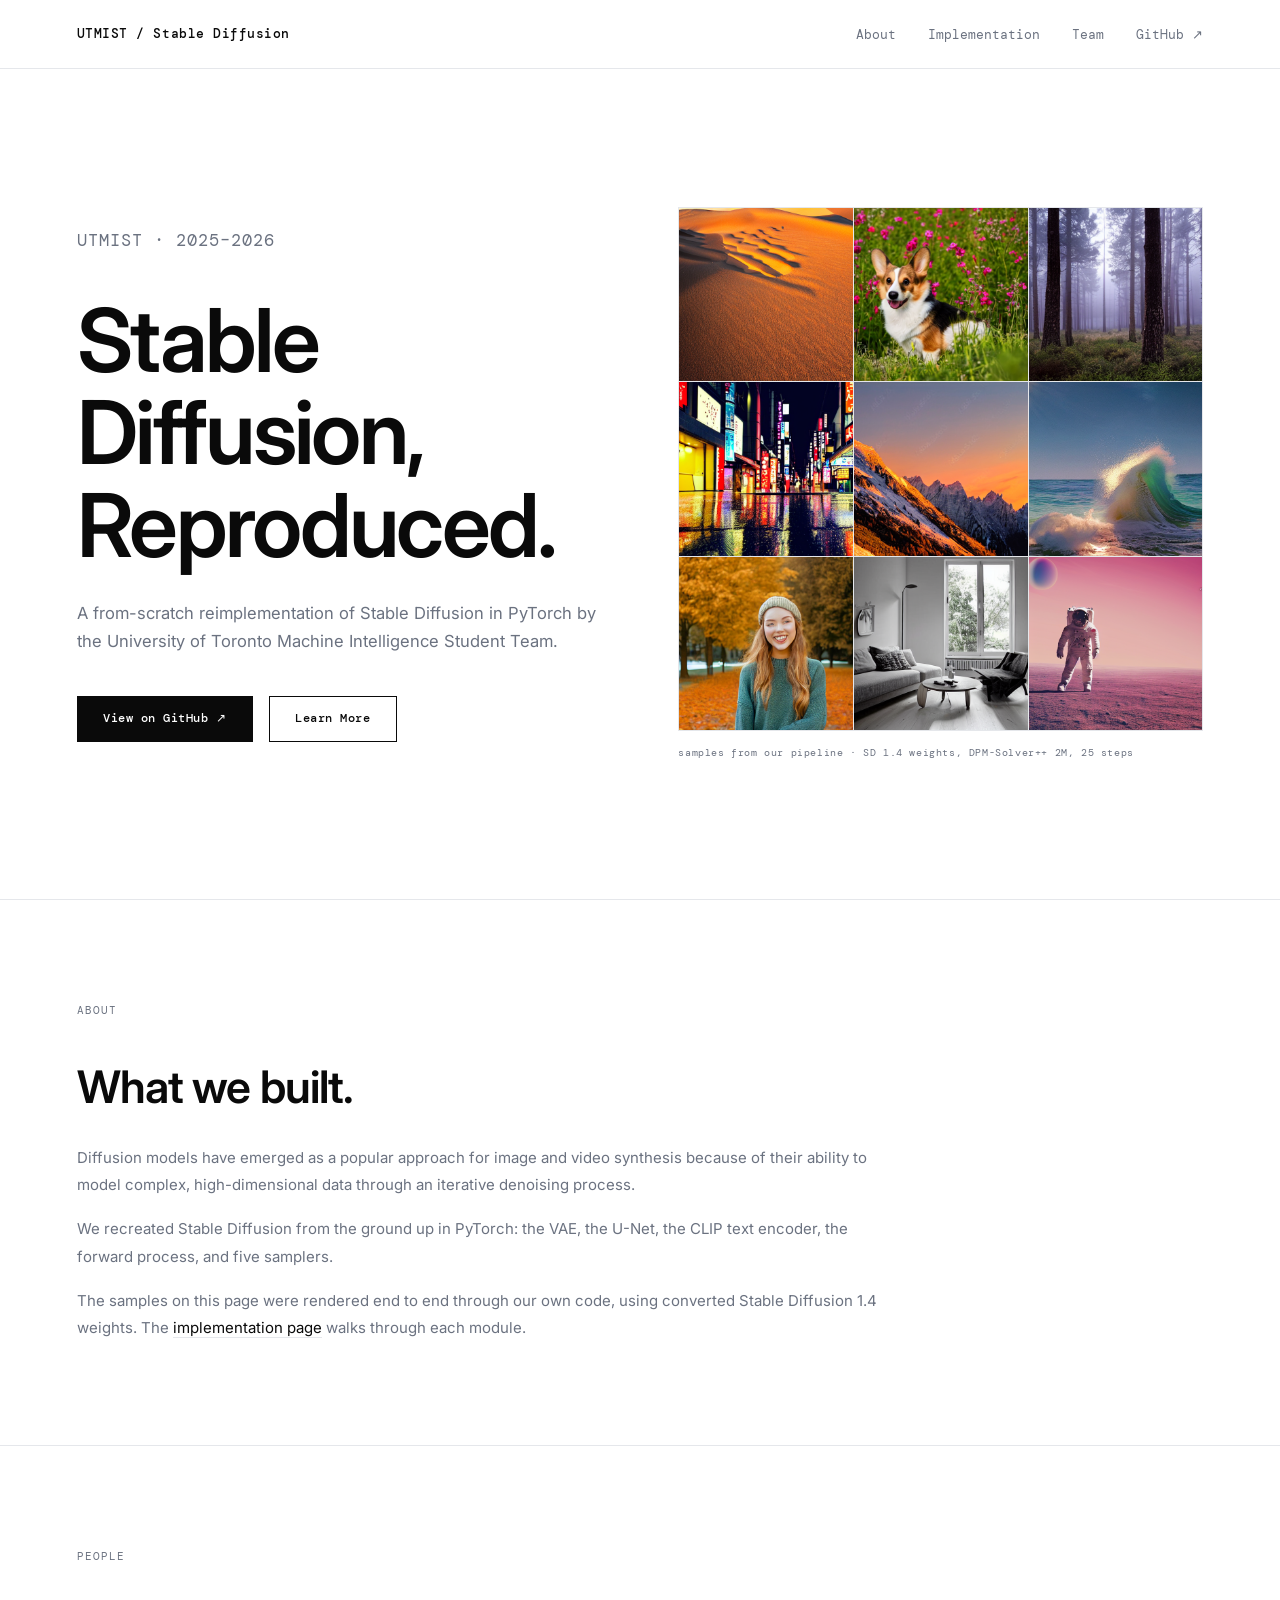
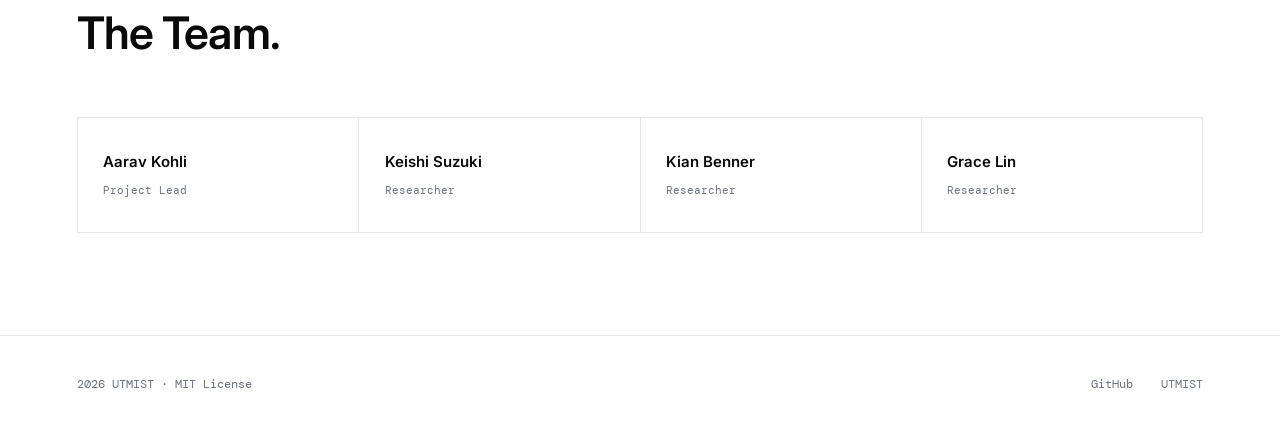
==== commit 72a34c39: "web and repository cleanup" ====
--- a/docs/index.html
+++ b/docs/index.html
@@ -1,171 +1,134 @@
-<!doctype html>
-<html lang="en">
-  <head>
-    <meta charset="UTF-8" />
-    <meta name="viewport" content="width=device-width, initial-scale=1.0" />
-    <title>Stable Diffusion - UTMIST</title>
-    <link rel="icon" type="image/svg" href="assets/utmist_logo.svg" />
-    <link rel="preconnect" href="https://fonts.googleapis.com" />
-    <link rel="preconnect" href="https://fonts.gstatic.com" crossorigin />
-    <link
-      href="https://fonts.googleapis.com/css2?family=DM+Mono:wght@300;400;500&family=Inter:wght@400;500;600&display=swap"
-      rel="stylesheet"
-    />
-    <link rel="stylesheet" href="style.css" />
-  </head>
-  <body>
-    <div class="loader" aria-hidden="true">
-      <span class="loader-wordmark">UTMIST / Stable Diffusion</span>
-    </div>
-    <div class="viewport-frame">
-      <nav>
-        <a class="nav-logo" href="index.html">UTMIST / Stable Diffusion</a>
-        <ul class="nav-links">
-          <li><a href="#about">About</a></li>
-          <li><a href="#results">Results</a></li>
-          <li><a href="#team">Team</a></li>
-          <li><a href="research.html">Research & Insights</a></li>
-          <li>
-            <a
-              href="https://github.com/aaravkohli1/Stable-Diffusion-Reproduced"
-              target="_blank"
-              >GitHub ↗</a
-            >
-          </li>
-        </ul>
-      </nav>
-
-      <div class="hero">
-        <div class="hero-content">
-          <p class="hero-tag">UTMIST · 2025–2026</p>
-          <h1>Stable Diffusion,<br />Reproduced.</h1>
-          <p>
-            A from-scratch reimplementation of Stable Diffusion with systematic
-            ablation studies, performance and efficiency benchmarking, and fine
-            tuning experiments by the University of Toronto Machine Intelligence
-            Student Team.
-          </p>
-          <div>
-            <a
-              href="https://github.com/aaravkohli1/Stable-Diffusion-Reproduced"
-              target="_blank"
-              class="btn"
-              >View on GitHub ↗</a
-            >
-            <a href="#about" class="btn btn-outline">Learn More</a>
-          </div>
-        </div>
-        <div class="hero-visual">
-          <div class="hero-preview-grid">
-            <div class="preview-cell">
-              <img src="./assets/desert.png" alt="An image of a desert" />
-            </div>
-            <div class="preview-cell">
-              <img src="./assets/dog.png" alt="An image of a desert" />
-            </div>
-            <div class="preview-cell"></div>
-            <div class="preview-cell"></div>
-            <div class="preview-cell"></div>
-            <div class="preview-cell"></div>
-            <div class="preview-cell"></div>
-            <div class="preview-cell"></div>
-            <div class="preview-cell"></div>
-          </div>
-          <p class="hero-visual-label">
-            generated samples · training in progress
-          </p>
-        </div>
-      </div>
-    </div>
-
-    <div class="section" id="about">
-      <p class="section-label">About</p>
-      <h2>What we're working on.</h2>
-      <div class="about-body">
-        <p>
-          Diffusion models have emerged as a popular model for image and video
-          synthesis due to its to model complex, high-dimensional data through
-          an iterative denoising process.
-        </p>
-        <p>
-          We are systematically recreating Stable Diffusion from the ground up,
-          and running targeted ablation experiments to identify which
-          architectural components, training choices, and conditioning
-          mechanisms most strongly impact performance, stability, and generation
-          quality.
-        </p>
-        <p>
-          Building on this, we will then fine-tune our model on axonometric data
-          to test whether controlled training can encode stronger spatial
-          reasoning, consistent perspective, and improve geometric coherence in
-          generated scenes. Coupled with the ablation experiments, we aim to
-          gain a deep understanding of diffusion architectures and provide
-          insights into building state of the art models.
-        </p>
-      </div>
-    </div>
-
-    <div class="section" id="results">
-      <p class="section-label">Key Insights</p>
-      <h2>Top findings.</h2>
-      <p class="section-sub">
-        Our three most significant results from implementation and ablation.
-        Updated as experiments complete.
-      </p>
-      <div class="findings-grid">
-        <div class="finding-card">
-          <div class="finding-label">—</div>
-          <div class="finding-title">—</div>
-          <div class="finding-body">—</div>
-        </div>
-        <div class="finding-card">
-          <div class="finding-label">—</div>
-          <div class="finding-title">—</div>
-          <div class="finding-body">—</div>
-        </div>
-        <div class="finding-card">
-          <div class="finding-label">—</div>
-          <div class="finding-title">—</div>
-          <div class="finding-body">—</div>
-        </div>
-      </div>
-    </div>
-
-    <div class="section" id="team">
-      <p class="section-label">People</p>
-      <h2>The Team.</h2>
-      <div class="team-grid">
-        <div class="team-card">
-          <div class="team-name">Aarav Kohli</div>
-          <div class="team-role">Project Lead</div>
-        </div>
-        <div class="team-card">
-          <div class="team-name">Keishi Suzuki</div>
-          <div class="team-role">Researcher</div>
-        </div>
-        <div class="team-card">
-          <div class="team-name">Kian Benner</div>
-          <div class="team-role">Researcher</div>
-        </div>
-        <div class="team-card">
-          <div class="team-name">Grace Lin</div>
-          <div class="team-role">Researcher</div>
-        </div>
-      </div>
-    </div>
-
-    <footer>
-      <span class="footer-left"
-        >2026 UTMIST · <a href="license.html">MIT License</a></span
-      >
-      <div class="footer-right">
-        <a
-          href="https://github.com/aaravkohli1/Stable-Diffusion-Reproduced"
-          target="_blank"
-          >GitHub</a
-        >
-        <a href="https://utmist.ca" target="_blank">UTMIST</a>
-      </div>
-    </footer>
-  </body>
-</html>
+<!doctype html>
+<html lang="en">
+  <head>
+    <meta charset="UTF-8" />
+    <meta name="viewport" content="width=device-width, initial-scale=1.0" />
+    <title>Stable Diffusion - UTMIST</title>
+    <link rel="icon" type="image/svg" href="assets/utmist_logo.svg" />
+    <link rel="preconnect" href="https://fonts.googleapis.com" />
+    <link rel="preconnect" href="https://fonts.gstatic.com" crossorigin />
+    <link
+      href="https://fonts.googleapis.com/css2?family=DM+Mono:wght@300;400;500&family=Inter:wght@400;500;600&display=swap"
+      rel="stylesheet"
+    />
+    <link rel="stylesheet" href="style.css" />
+  </head>
+  <body>
+    <div class="loader" aria-hidden="true">
+      <span class="loader-wordmark">UTMIST / Stable Diffusion</span>
+    </div>
+    <div class="viewport-frame">
+      <nav>
+        <a class="nav-logo" href="index.html">UTMIST / Stable Diffusion</a>
+        <ul class="nav-links">
+          <li><a href="#about">About</a></li>
+          <li><a href="research.html">Implementation</a></li>
+          <li><a href="#team">Team</a></li>
+          <li>
+            <a
+              href="https://github.com/aaravkohli1/Stable-Diffusion-Reproduced"
+              target="_blank"
+              >GitHub ↗</a
+            >
+          </li>
+        </ul>
+      </nav>
+
+      <div class="hero">
+        <div class="hero-content">
+          <p class="hero-tag">UTMIST · 2025–2026</p>
+          <h1>Stable Diffusion,<br />Reproduced.</h1>
+          <p>
+            A from-scratch reimplementation of Stable Diffusion in PyTorch by
+            the University of Toronto Machine Intelligence Student Team.
+          </p>
+          <div>
+            <a
+              href="https://github.com/aaravkohli1/Stable-Diffusion-Reproduced"
+              target="_blank"
+              class="btn"
+              >View on GitHub ↗</a
+            >
+            <a href="#about" class="btn btn-outline">Learn More</a>
+          </div>
+        </div>
+        <div class="hero-visual">
+          <div class="hero-preview-grid">
+            <div class="preview-cell"><img src="./assets/desert.png" alt="generated desert at golden hour" /></div>
+            <div class="preview-cell"><img src="./assets/dog.png" alt="generated corgi in meadow" /></div>
+            <div class="preview-cell"><img src="./assets/forest.png" alt="generated misty pine forest" /></div>
+            <div class="preview-cell"><img src="./assets/city.png" alt="generated neon Tokyo street" /></div>
+            <div class="preview-cell"><img src="./assets/mountain.png" alt="generated alpine sunrise" /></div>
+            <div class="preview-cell"><img src="./assets/ocean.png" alt="generated ocean wave" /></div>
+            <div class="preview-cell"><img src="./assets/portrait.png" alt="generated studio portrait" /></div>
+            <div class="preview-cell"><img src="./assets/interior.png" alt="generated minimalist interior" /></div>
+            <div class="preview-cell"><img src="./assets/astronaut.png" alt="generated astronaut on pink planet" /></div>
+          </div>
+          <p class="hero-visual-label">
+            samples from our pipeline · SD 1.4 weights, DPM-Solver++ 2M, 25 steps
+          </p>
+        </div>
+      </div>
+    </div>
+
+    <div class="section" id="about">
+      <p class="section-label">About</p>
+      <h2>What we built.</h2>
+      <div class="about-body">
+        <p>
+          Diffusion models have emerged as a popular approach for image and
+          video synthesis because of their ability to model complex,
+          high-dimensional data through an iterative denoising process.
+        </p>
+        <p>
+          We recreated Stable Diffusion from the ground up in PyTorch: the VAE,
+          the U-Net, the CLIP text encoder, the forward process, and five
+          samplers.
+        </p>
+        <p>
+          The samples on this page were rendered end to end through our own
+          code, using converted Stable Diffusion 1.4 weights. The
+          <a href="research.html" style="color: var(--black); border-bottom: 1px solid var(--border)">implementation page</a>
+          walks through each module.
+        </p>
+      </div>
+    </div>
+
+    <div class="section" id="team">
+      <p class="section-label">People</p>
+      <h2>The Team.</h2>
+      <div class="team-grid">
+        <div class="team-card">
+          <div class="team-name">Aarav Kohli</div>
+          <div class="team-role">Project Lead</div>
+        </div>
+        <div class="team-card">
+          <div class="team-name">Keishi Suzuki</div>
+          <div class="team-role">Researcher</div>
+        </div>
+        <div class="team-card">
+          <div class="team-name">Kian Benner</div>
+          <div class="team-role">Researcher</div>
+        </div>
+        <div class="team-card">
+          <div class="team-name">Grace Lin</div>
+          <div class="team-role">Researcher</div>
+        </div>
+      </div>
+    </div>
+
+    <footer>
+      <span class="footer-left"
+        >2026 UTMIST · <a href="license.html">MIT License</a></span
+      >
+      <div class="footer-right">
+        <a
+          href="https://github.com/aaravkohli1/Stable-Diffusion-Reproduced"
+          target="_blank"
+          >GitHub</a
+        >
+        <a href="https://utmist.ca" target="_blank">UTMIST</a>
+      </div>
+    </footer>
+  </body>
+</html>
--- a/docs/style.css
+++ b/docs/style.css
@@ -183,6 +183,22 @@
   background: var(--light);
   min-width: 0;
   overflow: hidden;
+  position: relative;
+}
+
+.preview-cell img {
+  position: absolute;
+  inset: 0;
+  width: 100%;
+  height: 100%;
+  object-fit: cover;
+  display: block;
+  filter: saturate(1.03);
+  transition: transform 0.5s cubic-bezier(0.2, 0.7, 0.2, 1);
+}
+
+.preview-cell:hover img {
+  transform: scale(1.04);
 }
 
 /* Subtle noise-like texture variation across cells */
@@ -297,10 +313,10 @@
 
 /* ABOUT */
 .about-body {
-  max-width: 65ch;
+  max-width: 90ch;
   color: var(--gray);
   line-height: 1.85;
-  font-size: clamp(15px, 1.1vw, 17px);
+  font-size: clamp(15px, 1.15vw, 18px);
 }
 
 .about-body p + p {
